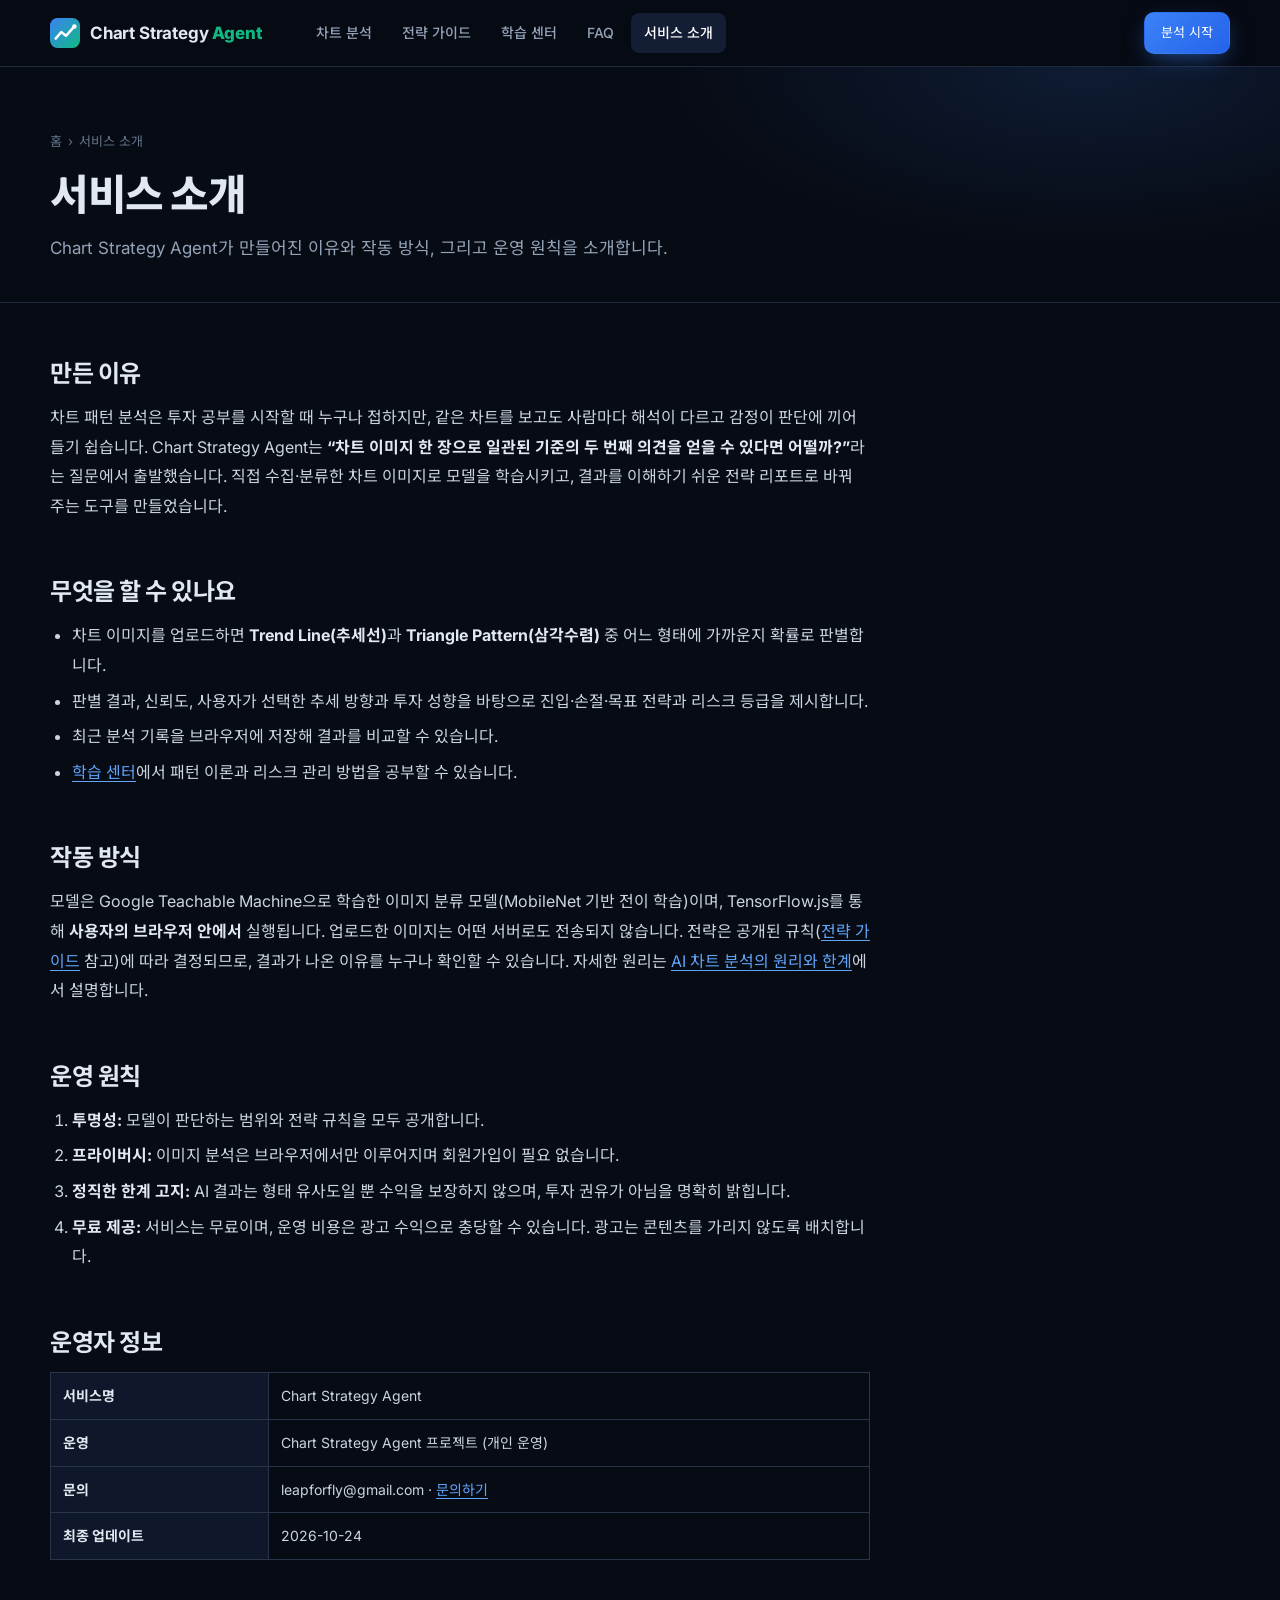
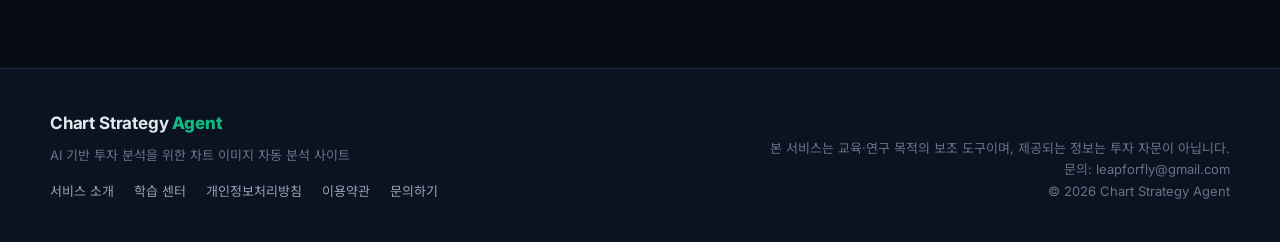
==== about.html @ b4930562 "Improve site quality for AdSense review Add original learning content (5 in-depth guides), about, pr" ====
<!DOCTYPE html>
<html lang="ko">
<head>
  <meta charset="UTF-8" />
  <meta name="viewport" content="width=device-width, initial-scale=1.0" />
  <title>서비스 소개 | Chart Strategy Agent</title>
  <meta name="description" content="Chart Strategy Agent는 차트 이미지를 AI로 분석해 Trend Line과 Triangle Pattern을 판별하고 대응 전략을 제시하는 무료 웹 서비스입니다." />
  <link rel="canonical" href="https://wooramseo1.github.io/chart_image_classification/about.html" />
  <meta property="og:type" content="article" />
  <meta property="og:site_name" content="Chart Strategy Agent" />
  <meta property="og:title" content="서비스 소개 | Chart Strategy Agent" />
  <meta property="og:description" content="Chart Strategy Agent는 차트 이미지를 AI로 분석해 Trend Line과 Triangle Pattern을 판별하고 대응 전략을 제시하는 무료 웹 서비스입니다." />
  <meta property="og:url" content="https://wooramseo1.github.io/chart_image_classification/about.html" />
  <meta property="og:locale" content="ko_KR" />
  <link rel="icon" href="favicon.svg" type="image/svg+xml" />
  <meta name="google-adsense-account" content="ca-pub-8016145801255618" />
  <script async src="https://pagead2.googlesyndication.com/pagead/js/adsbygoogle.js?client=ca-pub-8016145801255618" crossorigin="anonymous"></script>
  <link rel="preconnect" href="https://fonts.googleapis.com" />
  <link rel="preconnect" href="https://fonts.gstatic.com" crossorigin />
  <link href="https://fonts.googleapis.com/css2?family=Inter:wght@400;500;600;700;800&family=Noto+Sans+KR:wght@400;500;700;900&family=JetBrains+Mono:wght@500&display=swap" rel="stylesheet" />
  <link rel="stylesheet" href="style.css" />
</head>
<body>
  <header class="nav">
    <div class="container nav-inner">
      <a href="index.html" class="brand">
        <svg class="brand-mark" viewBox="0 0 32 32" aria-hidden="true">
          <rect width="32" height="32" rx="8" fill="url(#bg)" />
          <path d="M6 22 L12 15 L17 19 L26 9" stroke="#fff" stroke-width="2.6" fill="none" stroke-linecap="round" stroke-linejoin="round" />
          <circle cx="26" cy="9" r="2.4" fill="#fff" />
          <defs><linearGradient id="bg" x1="0" y1="0" x2="1" y2="1"><stop offset="0" stop-color="#3b82f6" /><stop offset="1" stop-color="#10b981" /></linearGradient></defs>
        </svg>
        <span>Chart Strategy <b>Agent</b></span>
      </a>
      <nav class="menu" id="menu">
        <a href="index.html#analyze">차트 분석</a>
        <a href="index.html#strategy">전략 가이드</a>
        <a href="learn.html">학습 센터</a>
        <a href="index.html#faq">FAQ</a>
        <a href="about.html" class="active" aria-current="page">서비스 소개</a>
      </nav>
      <div class="nav-right">
        <a href="index.html#analyze" class="btn btn-primary btn-sm">분석 시작</a>
        <button class="menu-toggle" id="menuToggle" aria-label="메뉴 열기">☰</button>
      </div>
    </div>
  </header>
  <main>
    <section class="page-hero">
      <div class="container">
        <nav class="breadcrumb" aria-label="현재 위치"><a href="index.html">홈</a><span>서비스 소개</span></nav>
        <h1>서비스 소개</h1>
        <p class="lead">Chart Strategy Agent가 만들어진 이유와 작동 방식, 그리고 운영 원칙을 소개합니다.</p>
      </div>
    </section>
    <section class="legal">
      <div class="container">
        <div class="prose">

<h2>만든 이유</h2>
<p>차트 패턴 분석은 투자 공부를 시작할 때 누구나 접하지만, 같은 차트를 보고도 사람마다 해석이 다르고 감정이 판단에 끼어들기 쉽습니다. Chart Strategy Agent는 <strong>“차트 이미지 한 장으로 일관된 기준의 두 번째 의견을 얻을 수 있다면 어떨까?”</strong>라는 질문에서 출발했습니다. 직접 수집·분류한 차트 이미지로 모델을 학습시키고, 결과를 이해하기 쉬운 전략 리포트로 바꿔 주는 도구를 만들었습니다.</p>

<h2>무엇을 할 수 있나요</h2>
<ul>
  <li>차트 이미지를 업로드하면 <strong>Trend Line(추세선)</strong>과 <strong>Triangle Pattern(삼각수렴)</strong> 중 어느 형태에 가까운지 확률로 판별합니다.</li>
  <li>판별 결과, 신뢰도, 사용자가 선택한 추세 방향과 투자 성향을 바탕으로 진입·손절·목표 전략과 리스크 등급을 제시합니다.</li>
  <li>최근 분석 기록을 브라우저에 저장해 결과를 비교할 수 있습니다.</li>
  <li><a href="learn.html">학습 센터</a>에서 패턴 이론과 리스크 관리 방법을 공부할 수 있습니다.</li>
</ul>

<h2>작동 방식</h2>
<p>모델은 Google Teachable Machine으로 학습한 이미지 분류 모델(MobileNet 기반 전이 학습)이며, TensorFlow.js를 통해 <strong>사용자의 브라우저 안에서</strong> 실행됩니다. 업로드한 이미지는 어떤 서버로도 전송되지 않습니다. 전략은 공개된 규칙(<a href="index.html#strategy">전략 가이드</a> 참고)에 따라 결정되므로, 결과가 나온 이유를 누구나 확인할 수 있습니다. 자세한 원리는 <a href="learn-ai-limits.html">AI 차트 분석의 원리와 한계</a>에서 설명합니다.</p>

<h2>운영 원칙</h2>
<ol>
  <li><strong>투명성:</strong> 모델이 판단하는 범위와 전략 규칙을 모두 공개합니다.</li>
  <li><strong>프라이버시:</strong> 이미지 분석은 브라우저에서만 이루어지며 회원가입이 필요 없습니다.</li>
  <li><strong>정직한 한계 고지:</strong> AI 결과는 형태 유사도일 뿐 수익을 보장하지 않으며, 투자 권유가 아님을 명확히 밝힙니다.</li>
  <li><strong>무료 제공:</strong> 서비스는 무료이며, 운영 비용은 광고 수익으로 충당할 수 있습니다. 광고는 콘텐츠를 가리지 않도록 배치합니다.</li>
</ol>

<h2>운영자 정보</h2>
<div class="table-scroll"><table>
  <tbody>
    <tr><th>서비스명</th><td>Chart Strategy Agent</td></tr>
    <tr><th>운영</th><td>Chart Strategy Agent 프로젝트 (개인 운영)</td></tr>
    <tr><th>문의</th><td>leapforfly@gmail.com · <a href="contact.html">문의하기</a></td></tr>
    <tr><th>최종 업데이트</th><td>2026-10-24</td></tr>
  </tbody>
</table></div>

        </div>
      </div>
    </section>
  </main>
  <footer class="footer">
    <div class="container footer-inner">
      <div>
        <a href="index.html" class="brand"><span>Chart Strategy <b>Agent</b></span></a>
        <p>AI 기반 투자 분석을 위한 차트 이미지 자동 분석 사이트</p>
        <nav class="footer-links" aria-label="사이트 정보">
          <a href="about.html">서비스 소개</a>
          <a href="learn.html">학습 센터</a>
          <a href="privacy.html">개인정보처리방침</a>
          <a href="terms.html">이용약관</a>
          <a href="contact.html">문의하기</a>
        </nav>
      </div>
      <p class="fine">본 서비스는 교육·연구 목적의 보조 도구이며, 제공되는 정보는 투자 자문이 아닙니다.<br />문의: leapforfly@gmail.com<br />© 2026 Chart Strategy Agent</p>
    </div>
  </footer>
  <script>
    document.getElementById("menuToggle").addEventListener("click", function () {
      document.getElementById("menu").classList.toggle("open");
    });
  </script>
</body>
</html>
---- style.css ----
:root {
  --bg: #070b14;
  --bg-2: #0b1220;
  --panel: #0f172a;
  --panel-2: #131d33;
  --line: #1e293b;
  --line-2: #273449;
  --text: #e2e8f0;
  --muted: #94a3b8;
  --dim: #64748b;
  --blue: #3b82f6;
  --green: #10b981;
  --red: #ef4444;
  --amber: #f59e0b;
  --violet: #8b5cf6;
  --radius: 16px;
  --shadow: 0 20px 50px -20px rgba(0, 0, 0, .6);
}

* { box-sizing: border-box; }
html { scroll-behavior: smooth; scroll-padding-top: 76px; }
body {
  margin: 0;
  background: var(--bg);
  color: var(--text);
  font: 15px/1.65 "Inter", "Noto Sans KR", system-ui, sans-serif;
  -webkit-font-smoothing: antialiased;
}
a { color: inherit; text-decoration: none; }
img { max-width: 100%; }
[hidden] { display: none !important; }
.container { width: min(1180px, 100% - 40px); margin-inline: auto; }

/* ---------- buttons ---------- */
.btn {
  display: inline-flex; align-items: center; justify-content: center; gap: 8px;
  padding: 12px 22px; border-radius: 10px; border: 1px solid transparent;
  font: 600 15px/1 inherit; cursor: pointer; transition: .2s;
}
.btn-sm { padding: 9px 16px; font-size: 13px; }
.btn-block { width: 100%; margin-top: 20px; padding: 15px; }
.btn-primary { background: linear-gradient(135deg, var(--blue), #2563eb); color: #fff; box-shadow: 0 8px 24px -8px rgba(59, 130, 246, .7); }
.btn-primary:hover:not(:disabled) { transform: translateY(-1px); box-shadow: 0 12px 28px -8px rgba(59, 130, 246, .9); }
.btn-primary:disabled { opacity: .45; cursor: not-allowed; box-shadow: none; }
.btn-ghost { background: transparent; border-color: var(--line-2); color: var(--text); }
.btn-ghost:hover { border-color: var(--blue); color: #fff; }
.link-btn { background: none; border: 0; color: var(--blue); font: 600 13px inherit; cursor: pointer; }
.link-btn:hover { text-decoration: underline; }

/* ---------- nav ---------- */
.nav {
  position: sticky; top: 0; z-index: 50;
  background: rgba(7, 11, 20, .78); backdrop-filter: blur(14px);
  border-bottom: 1px solid var(--line);
}
.nav-inner { display: flex; align-items: center; gap: 28px; height: 66px; }
.brand { display: flex; align-items: center; gap: 10px; font-weight: 700; font-size: 17px; letter-spacing: -.01em; }
.brand b { color: var(--green); font-weight: 800; }
.brand-mark { width: 30px; height: 30px; }
.menu { display: flex; gap: 4px; margin-left: 12px; }
.menu a { padding: 8px 13px; border-radius: 8px; color: var(--muted); font-size: 14px; font-weight: 500; transition: .15s; }
.menu a:hover, .menu a.active { color: #fff; background: var(--panel-2); }
.nav-right { margin-left: auto; display: flex; align-items: center; gap: 14px; }
.model-status { display: flex; align-items: center; gap: 7px; font-size: 12px; color: var(--muted); font-family: "JetBrains Mono", monospace; }
.model-status em { font-style: normal; }
.model-status i { width: 8px; height: 8px; border-radius: 50%; background: var(--amber); box-shadow: 0 0 0 3px rgba(245, 158, 11, .2); animation: pulse 1.4s infinite; }
.model-status.ready i { background: var(--green); box-shadow: 0 0 0 3px rgba(16, 185, 129, .2); animation: none; }
.model-status.error i { background: var(--red); box-shadow: 0 0 0 3px rgba(239, 68, 68, .2); animation: none; }
.menu-toggle { display: none; background: none; border: 1px solid var(--line-2); color: var(--text); border-radius: 8px; width: 38px; height: 38px; font-size: 18px; cursor: pointer; }
@keyframes pulse { 50% { opacity: .35; } }

/* ---------- hero ---------- */
.hero {
  position: relative; overflow: hidden; padding: 96px 0 104px;
  background:
    radial-gradient(800px 400px at 85% 10%, rgba(59, 130, 246, .18), transparent 60%),
    radial-gradient(600px 400px at 10% 90%, rgba(16, 185, 129, .12), transparent 60%);
}
.hero::before {
  content: ""; position: absolute; inset: 0; pointer-events: none;
  background-image: linear-gradient(var(--line) 1px, transparent 1px), linear-gradient(90deg, var(--line) 1px, transparent 1px);
  background-size: 48px 48px; opacity: .25;
  mask-image: radial-gradient(ellipse at center, #000 30%, transparent 75%);
}
.hero-grid { position: relative; display: grid; grid-template-columns: 1.05fr 1fr; gap: 56px; align-items: center; }
.eyebrow { display: inline-block; font: 600 12px "JetBrains Mono", monospace; letter-spacing: .12em; text-transform: uppercase; color: var(--green); margin-bottom: 14px; }
h1 { font-size: clamp(34px, 4.6vw, 54px); line-height: 1.18; letter-spacing: -.03em; margin: 0 0 22px; font-weight: 800; }
.grad { background: linear-gradient(90deg, var(--blue), var(--green)); -webkit-background-clip: text; background-clip: text; color: transparent; }
.lead { color: var(--muted); font-size: 17px; max-width: 540px; margin: 0 0 32px; }
.lead b { color: var(--text); font-weight: 600; }
.hero-cta { display: flex; gap: 12px; flex-wrap: wrap; }
.hero-stats { list-style: none; padding: 0; margin: 44px 0 0; display: flex; gap: 40px; flex-wrap: wrap; }
.hero-stats strong { display: block; font-size: 26px; font-weight: 800; letter-spacing: -.02em; }
.hero-stats span { font-size: 13px; color: var(--dim); }

.mock-card { background: linear-gradient(180deg, var(--panel), var(--bg-2)); border: 1px solid var(--line-2); border-radius: 20px; box-shadow: var(--shadow), 0 0 0 1px rgba(59, 130, 246, .08); padding: 18px; transform: perspective(1200px) rotateY(-6deg) rotateX(3deg); }
.mock-head { display: flex; align-items: center; gap: 6px; margin-bottom: 12px; }
.dot { width: 10px; height: 10px; border-radius: 50%; }
.dot.r { background: #f87171; } .dot.y { background: #fbbf24; } .dot.g { background: #34d399; }
.mock-title { margin-left: 10px; font: 500 12px "JetBrains Mono", monospace; color: var(--muted); }
.mock-chart { width: 100%; display: block; background: #0a1020; border-radius: 12px; }
.mock-chart .grid line { stroke: var(--line); stroke-dasharray: 3 5; }
.mock-chart .tri-line { stroke: var(--amber); stroke-width: 2; stroke-dasharray: 6 5; }
.mock-chart .breakout { stroke: var(--green); stroke-width: 2.5; fill: none; marker-end: none; stroke-linecap: round; }
.mock-result { display: flex; justify-content: space-between; margin-top: 14px; padding: 14px 16px; background: var(--panel-2); border-radius: 12px; }
.mock-result small, .verdict-txt small { display: block; font-size: 11px; color: var(--dim); text-transform: uppercase; letter-spacing: .08em; }
.mock-result b { font-size: 17px; }
.mock-conf { text-align: right; } .mock-conf b { color: var(--green); }
.mock-strategy { margin-top: 10px; font-size: 13px; color: var(--muted); padding: 10px 14px; border: 1px dashed var(--line-2); border-radius: 10px; }

/* ---------- sections ---------- */
.section { padding: 96px 0; }
.section-alt { background: var(--bg-2); border-block: 1px solid var(--line); }
.section-head { text-align: center; max-width: 640px; margin: 0 auto 52px; }
.section-head.row { display: flex; justify-content: space-between; align-items: flex-end; text-align: left; max-width: none; margin-bottom: 28px; }
h2 { font-size: clamp(26px, 3vw, 36px); letter-spacing: -.02em; margin: 0 0 12px; line-height: 1.25; }
.section-head p { color: var(--muted); margin: 0; }
.section-head.row h2 { margin: 0; }

.feature-grid { display: grid; grid-template-columns: repeat(3, 1fr); gap: 18px; }
.feature { background: var(--panel); border: 1px solid var(--line); border-radius: var(--radius); padding: 28px; transition: .2s; }
.feature:hover { border-color: var(--line-2); transform: translateY(-3px); box-shadow: var(--shadow); }
.f-icon { width: 46px; height: 46px; display: grid; place-items: center; font-size: 22px; background: var(--panel-2); border: 1px solid var(--line-2); border-radius: 12px; margin-bottom: 18px; }
.feature h3 { margin: 0 0 8px; font-size: 17px; }
.feature p { margin: 0; color: var(--muted); font-size: 14px; }

/* ---------- workspace ---------- */
.workspace { display: grid; grid-template-columns: 1fr 1.15fr; gap: 22px; align-items: start; }
.panel { background: var(--panel); border: 1px solid var(--line); border-radius: 20px; padding: 26px; box-shadow: var(--shadow); }
.panel-head { display: flex; align-items: center; justify-content: space-between; margin-bottom: 16px; }
.panel-head.mt { margin-top: 26px; }
.panel-head h3 { margin: 0; font-size: 16px; display: flex; align-items: center; gap: 10px; }
.panel-head h3 small { color: var(--dim); font-weight: 400; }
.step { width: 24px; height: 24px; display: grid; place-items: center; border-radius: 7px; background: rgba(59, 130, 246, .15); color: var(--blue); font: 700 12px "JetBrains Mono", monospace; }

.dropzone { position: relative; display: grid; place-items: center; min-height: 260px; border: 2px dashed var(--line-2); border-radius: 14px; background: var(--bg-2); cursor: pointer; overflow: hidden; transition: .2s; }
.dropzone:hover, .dropzone.drag { border-color: var(--blue); background: rgba(59, 130, 246, .06); }
.dropzone.has-img { border-style: solid; cursor: default; }
.dz-empty { text-align: center; padding: 30px; }
.dz-empty p { margin: 14px 0 4px; }
.dz-empty small { color: var(--dim); }
.dz-icon { width: 56px; height: 56px; margin: 0 auto; display: grid; place-items: center; border-radius: 50%; background: rgba(59, 130, 246, .15); color: var(--blue); font-size: 24px; }
#preview { display: block; max-height: 360px; width: 100%; object-fit: contain; }
.scan { position: absolute; inset: 0; background: linear-gradient(180deg, transparent 0%, rgba(16, 185, 129, .25) 48%, rgba(16, 185, 129, .7) 50%, transparent 52%); background-size: 100% 200%; animation: scan 1.2s linear infinite; }
@keyframes scan { from { background-position: 0 100%; } to { background-position: 0 -100%; } }

.options { display: grid; gap: 16px; }
.opt { display: grid; gap: 8px; }
.opt-label { font-size: 13px; color: var(--muted); display: flex; justify-content: space-between; }
.opt-label b { color: var(--text); font-family: "JetBrains Mono", monospace; }
.seg { display: grid; grid-template-columns: repeat(3, 1fr); background: var(--bg-2); border: 1px solid var(--line); border-radius: 10px; padding: 4px; gap: 4px; }
.seg button { background: none; border: 0; color: var(--muted); padding: 9px 6px; border-radius: 7px; font: 500 13px inherit; cursor: pointer; transition: .15s; }
.seg button:hover { color: var(--text); }
.seg button.on { background: var(--panel-2); color: #fff; box-shadow: inset 0 0 0 1px var(--line-2); }
input[type=range] { width: 100%; accent-color: var(--blue); }
.hint { margin: 12px 0 0; text-align: center; font-size: 13px; color: var(--dim); }
.hint.err { color: var(--red); }

.spinner { width: 16px; height: 16px; border: 2px solid rgba(255, 255, 255, .35); border-top-color: #fff; border-radius: 50%; animation: spin .7s linear infinite; }
@keyframes spin { to { transform: rotate(360deg); } }

.result-panel { min-height: 100%; }
.result-empty { display: grid; place-items: center; text-align: center; min-height: 460px; color: var(--dim); }
.result-empty svg { width: 120px; color: var(--line-2); margin-bottom: 10px; }
.result-empty p { margin: 0; }
.result { animation: fade .4s ease; }
@keyframes fade { from { opacity: 0; transform: translateY(8px); } }

.verdict { display: flex; align-items: center; gap: 22px; padding: 18px; background: var(--bg-2); border: 1px solid var(--line); border-radius: 14px; }
.gauge { position: relative; width: 112px; height: 112px; flex: none; }
.gauge svg { transform: rotate(-90deg); }
.g-bg, .g-fg { fill: none; stroke-width: 10; }
.g-bg { stroke: var(--line); }
.g-fg { stroke: var(--green); stroke-linecap: round; stroke-dasharray: 314.16; stroke-dashoffset: 314.16; transition: stroke-dashoffset 1s cubic-bezier(.2, .8, .2, 1), stroke .3s; }
.g-txt { position: absolute; inset: 0; display: grid; place-content: center; text-align: center; }
.g-txt b { font-size: 22px; font-weight: 800; letter-spacing: -.02em; }
.g-txt small { font-size: 11px; color: var(--dim); }
.verdict-txt h4 { margin: 4px 0 10px; font-size: 24px; letter-spacing: -.02em; }
.tags { display: flex; gap: 6px; flex-wrap: wrap; }
.tag { font-size: 12px; padding: 3px 10px; border-radius: 999px; background: var(--panel-2); border: 1px solid var(--line-2); color: var(--muted); }

.probs { display: grid; gap: 12px; margin: 20px 0; }
.prob-row { display: grid; grid-template-columns: 150px 1fr 60px; align-items: center; gap: 12px; font-size: 14px; }
.prob-row .bar { height: 10px; background: var(--line); border-radius: 99px; overflow: hidden; }
.prob-row .bar i { display: block; height: 100%; width: 0; border-radius: 99px; transition: width .9s cubic-bezier(.2, .8, .2, 1); }
.prob-row b { text-align: right; font-family: "JetBrains Mono", monospace; font-size: 13px; }

.strategy-card { border: 1px solid var(--line-2); border-radius: 14px; padding: 20px; background: linear-gradient(180deg, var(--panel-2), var(--panel)); }
.sc-head { display: flex; align-items: center; gap: 12px; margin-bottom: 8px; }
.sc-head h5 { margin: 0; font-size: 18px; }
.sc-badge { font: 700 12px "JetBrains Mono", monospace; padding: 5px 10px; border-radius: 6px; letter-spacing: .04em; }
.strategy-card > p { color: var(--muted); margin: 0 0 16px; font-size: 14px; }
.plan { display: grid; grid-template-columns: repeat(3, 1fr); gap: 10px; }
.plan > div { background: var(--bg-2); border: 1px solid var(--line); border-radius: 10px; padding: 12px; }
.plan small { font-size: 11px; color: var(--dim); text-transform: uppercase; letter-spacing: .08em; }
.plan p { margin: 4px 0 0; font-size: 13px; line-height: 1.5; }
.checklist { list-style: none; padding: 0; margin: 16px 0; display: grid; gap: 8px; }
.checklist li { position: relative; padding-left: 26px; font-size: 13.5px; color: var(--muted); }
.checklist li::before { content: "✓"; position: absolute; left: 0; top: 1px; width: 18px; height: 18px; display: grid; place-items: center; font-size: 11px; border-radius: 5px; background: rgba(16, 185, 129, .15); color: var(--green); }
.risk-row { display: flex; align-items: center; gap: 12px; font-size: 13px; color: var(--muted); padding-top: 14px; border-top: 1px solid var(--line); }
.risk-bar { flex: 1; height: 8px; border-radius: 99px; background: var(--line); overflow: hidden; }
.risk-bar i { display: block; height: 100%; width: 0; background: linear-gradient(90deg, var(--green), var(--amber), var(--red)); background-size: 300px 100%; transition: width .8s; }
.risk-row b { color: var(--text); min-width: 40px; text-align: right; }
.disclaimer { font-size: 12px; color: var(--dim); margin: 14px 0 0; }

.buy { background: rgba(16, 185, 129, .15); color: #34d399; }
.sell { background: rgba(239, 68, 68, .15); color: #f87171; }
.wait { background: rgba(245, 158, 11, .15); color: #fbbf24; }
.hold { background: rgba(148, 163, 184, .15); color: #cbd5e1; }

/* ---------- strategy guide ---------- */
.guide-grid { display: grid; grid-template-columns: 1fr 1fr; gap: 22px; }
.guide { background: var(--panel); border: 1px solid var(--line); border-radius: 20px; overflow: hidden; }
.guide-svg { display: block; width: 100%; background: var(--bg-2); border-bottom: 1px solid var(--line); padding: 16px; }
.guide-svg .price { fill: none; stroke: var(--blue); stroke-width: 2.5; stroke-linejoin: round; }
.guide-svg .support { stroke: var(--amber); stroke-width: 2; stroke-dasharray: 6 5; }
.guide-body { padding: 24px 26px 26px; }
.guide-body h3 { margin: 10px 0 8px; font-size: 20px; }
.guide-body p { color: var(--muted); margin: 0 0 14px; font-size: 14px; }
.guide-body ul { margin: 0; padding-left: 18px; font-size: 14px; color: var(--muted); display: grid; gap: 6px; }
.guide-body ul b { color: var(--text); }
.pill { font: 600 11px "JetBrains Mono", monospace; padding: 4px 10px; border-radius: 99px; }
.pill.blue { background: rgba(59, 130, 246, .15); color: #60a5fa; }
.pill.green { background: rgba(16, 185, 129, .15); color: #34d399; }

.rule-table-wrap { margin-top: 28px; overflow-x: auto; border: 1px solid var(--line); border-radius: 14px; }
.rule-table { width: 100%; border-collapse: collapse; font-size: 14px; min-width: 520px; }
.rule-table th, .rule-table td { padding: 14px 18px; text-align: left; border-bottom: 1px solid var(--line); }
.rule-table th { background: var(--panel); color: var(--dim); font-size: 12px; text-transform: uppercase; letter-spacing: .08em; font-weight: 600; }
.rule-table tr:last-child td { border-bottom: 0; }
.rule-table td { color: var(--muted); }
.act { font-size: 12px; font-weight: 600; padding: 4px 10px; border-radius: 6px; white-space: nowrap; }

/* ---------- pipeline ---------- */
.pipeline { list-style: none; padding: 0; margin: 0; display: grid; grid-template-columns: repeat(4, 1fr); gap: 18px; counter-reset: s; }
.pipeline li { position: relative; background: var(--panel); border: 1px solid var(--line); border-radius: var(--radius); padding: 26px 22px; }
.pipeline li:not(:last-child)::after { content: "→"; position: absolute; right: -15px; top: 50%; transform: translateY(-50%); color: var(--dim); font-size: 18px; z-index: 1; }
.pipeline span { font: 700 13px "JetBrains Mono", monospace; color: var(--blue); }
.pipeline h4 { margin: 10px 0 6px; font-size: 17px; }
.pipeline p { margin: 0; color: var(--muted); font-size: 14px; }
.tech { display: flex; flex-wrap: wrap; justify-content: center; gap: 10px; margin-top: 36px; }
.tech span { font: 500 12px "JetBrains Mono", monospace; color: var(--muted); padding: 8px 14px; border: 1px solid var(--line-2); border-radius: 99px; }

/* ---------- history ---------- */
.history-grid { display: grid; grid-template-columns: repeat(auto-fill, minmax(220px, 1fr)); gap: 16px; }
.h-card { background: var(--panel); border: 1px solid var(--line); border-radius: 14px; overflow: hidden; }
.h-card img { display: block; width: 100%; height: 130px; object-fit: cover; background: var(--bg-2); }
.h-body { padding: 12px 14px; }
.h-body b { display: block; font-size: 14px; }
.h-body .h-meta { display: flex; justify-content: space-between; align-items: center; margin-top: 6px; font-size: 12px; color: var(--dim); }
.history-empty { color: var(--dim); text-align: center; padding: 40px; border: 1px dashed var(--line-2); border-radius: 14px; margin: 0; }

/* ---------- footer / toast ---------- */
.footer { border-top: 1px solid var(--line); padding: 40px 0; background: var(--bg-2); }
.footer-inner { display: flex; justify-content: space-between; gap: 30px; flex-wrap: wrap; align-items: flex-end; }
.footer p { color: var(--dim); font-size: 13px; margin: 8px 0 0; }
.footer .fine { text-align: right; }
.toast { position: fixed; left: 50%; bottom: 28px; transform: translate(-50%, 20px); background: var(--panel-2); border: 1px solid var(--line-2); padding: 12px 20px; border-radius: 10px; font-size: 14px; opacity: 0; pointer-events: none; transition: .25s; z-index: 100; box-shadow: var(--shadow); }
.toast.show { opacity: 1; transform: translate(-50%, 0); }

/* ---------- responsive ---------- */
@media (max-width: 1024px) {
  .menu { position: absolute; top: 66px; left: 0; right: 0; flex-direction: column; padding: 12px 20px 20px; background: var(--bg); border-bottom: 1px solid var(--line); display: none; margin: 0; }
  .menu.open { display: flex; }
  .menu-toggle { display: block; }
  .hero-grid, .workspace, .guide-grid { grid-template-columns: 1fr; }
  .feature-grid { grid-template-columns: 1fr 1fr; }
  .pipeline { grid-template-columns: 1fr 1fr; }
  .pipeline li::after { display: none; }
  .mock-card { transform: none; }
}
@media (max-width: 640px) {
  .container { width: calc(100% - 32px); }
  .hero { padding: 64px 0; }
  .feature-grid, .pipeline, .plan { grid-template-columns: 1fr; }
  .model-status em, .nav-right .btn { display: none; }
  .prob-row { grid-template-columns: 110px 1fr 52px; }
  .verdict { flex-direction: column; text-align: center; }
  .tags { justify-content: center; }
  .section { padding: 68px 0; }
  .footer .fine { text-align: left; }
}

/* =========================================================
   Content pages (학습 센터 · 소개 · 정책)
   ========================================================= */
.page-hero { padding: 64px 0 40px; border-bottom: 1px solid var(--line); background: radial-gradient(700px 300px at 85% 0%, rgba(59, 130, 246, .14), transparent 60%); }
.page-hero h1 { font-size: clamp(28px, 3.6vw, 42px); margin-bottom: 14px; }
.page-hero .lead { margin: 0; max-width: 720px; }
.breadcrumb { display: flex; flex-wrap: wrap; gap: 6px; font-size: 13px; color: var(--dim); margin-bottom: 18px; }
.breadcrumb a:hover { color: var(--text); }
.breadcrumb span::before { content: "›"; margin-right: 6px; }
.meta-line { display: flex; flex-wrap: wrap; gap: 16px; margin-top: 18px; font-size: 13px; color: var(--dim); }

.article-wrap { display: grid; grid-template-columns: minmax(0, 1fr) 260px; gap: 48px; padding: 48px 0 88px; align-items: start; }
.toc { position: sticky; top: 90px; background: var(--panel); border: 1px solid var(--line); border-radius: 14px; padding: 20px; font-size: 14px; }
.toc b { display: block; font-size: 12px; color: var(--dim); text-transform: uppercase; letter-spacing: .08em; margin-bottom: 10px; }
.toc ol { margin: 0; padding-left: 18px; display: grid; gap: 6px; color: var(--muted); }
.toc a:hover { color: var(--text); }

.prose { font-size: 16px; line-height: 1.85; color: #cbd5e1; max-width: 760px; }
.prose h2 { font-size: 24px; color: var(--text); margin: 48px 0 14px; padding-top: 8px; }
.prose h2:first-child { margin-top: 0; }
.prose h3 { font-size: 18px; color: var(--text); margin: 30px 0 10px; }
.prose p { margin: 0 0 16px; }
.prose ul, .prose ol { margin: 0 0 18px; padding-left: 22px; display: grid; gap: 6px; }
.prose strong { color: var(--text); }
.prose a { color: #60a5fa; text-decoration: underline; text-underline-offset: 3px; }
.prose table { width: 100%; border-collapse: collapse; font-size: 14px; }
.prose th, .prose td { border: 1px solid var(--line-2); padding: 10px 12px; text-align: left; vertical-align: top; }
.prose th { background: var(--panel); color: var(--text); }
.table-scroll { overflow-x: auto; margin: 0 0 20px; }
.prose figure { margin: 26px 0; background: var(--panel); border: 1px solid var(--line); border-radius: 14px; padding: 18px; }
.prose figure svg { display: block; width: 100%; height: auto; }
.prose figcaption { font-size: 13px; color: var(--dim); margin-top: 10px; text-align: center; }
.fig .price { fill: none; stroke: var(--blue); stroke-width: 2.5; stroke-linejoin: round; }
.fig .line { stroke: var(--amber); stroke-width: 2; stroke-dasharray: 6 5; }
.fig .good { stroke: var(--green); stroke-width: 2.5; fill: none; }
.fig .bad { stroke: var(--red); stroke-width: 2.5; fill: none; }
.fig text { fill: var(--muted); font: 12px "Noto Sans KR", sans-serif; }
.callout { margin: 24px 0; padding: 18px 20px; border-radius: 12px; border: 1px solid var(--line-2); background: var(--panel); font-size: 15px; }
.callout.key { border-left: 4px solid var(--green); }
.callout.warn { border-left: 4px solid var(--amber); }
.callout b:first-child { display: block; color: var(--text); margin-bottom: 6px; }
.callout ul { margin: 6px 0 0; }
.cta-box { margin-top: 44px; padding: 26px; border-radius: 16px; background: linear-gradient(135deg, rgba(59, 130, 246, .16), rgba(16, 185, 129, .1)); border: 1px solid var(--line-2); display: flex; gap: 20px; justify-content: space-between; align-items: center; flex-wrap: wrap; }
.cta-box p { margin: 0; color: var(--text); font-weight: 600; }
.related { margin-top: 40px; }
.related h2 { font-size: 18px; }

.learn-grid { display: grid; grid-template-columns: repeat(auto-fill, minmax(300px, 1fr)); gap: 18px; }
.learn-card { display: flex; flex-direction: column; background: var(--panel); border: 1px solid var(--line); border-radius: var(--radius); padding: 24px; transition: .2s; }
.learn-card:hover { border-color: var(--blue); transform: translateY(-3px); box-shadow: var(--shadow); }
.learn-card .pill { align-self: flex-start; }
.learn-card h3 { margin: 12px 0 8px; font-size: 18px; line-height: 1.4; }
.learn-card p { margin: 0 0 16px; color: var(--muted); font-size: 14px; flex: 1; }
.learn-card small { color: var(--dim); font-size: 12px; }
.pill.amber { background: rgba(245, 158, 11, .15); color: #fbbf24; }
.pill.violet { background: rgba(139, 92, 246, .15); color: #a78bfa; }
.section-more { text-align: center; margin-top: 28px; }

.faq { max-width: 820px; margin: 0 auto; display: grid; gap: 12px; }
.faq details { background: var(--panel); border: 1px solid var(--line); border-radius: 12px; padding: 0 20px; }
.faq summary { cursor: pointer; list-style: none; padding: 18px 0; font-weight: 600; display: flex; justify-content: space-between; gap: 16px; }
.faq summary::-webkit-details-marker { display: none; }
.faq summary::after { content: "+"; color: var(--dim); font-size: 20px; line-height: 1; }
.faq details[open] summary::after { content: "−"; }
.faq details p { margin: 0 0 18px; color: var(--muted); font-size: 14.5px; }

.legal { padding: 48px 0 88px; }
.legal .prose { max-width: 820px; }
.footer-links { display: flex; flex-wrap: wrap; gap: 8px 20px; margin-top: 14px; font-size: 13px; }
.footer-links a { color: var(--muted); }
.footer-links a:hover { color: var(--text); }
.err-page { min-height: 60vh; display: grid; place-items: center; text-align: center; padding: 80px 0; }
.err-page h1 { font-size: 72px; margin: 0; }

@media (max-width: 1024px) {
  .article-wrap { grid-template-columns: 1fr; }
  .toc { position: static; order: -1; }
}
.faq details p a { color: #60a5fa; text-decoration: underline; text-underline-offset: 3px; }
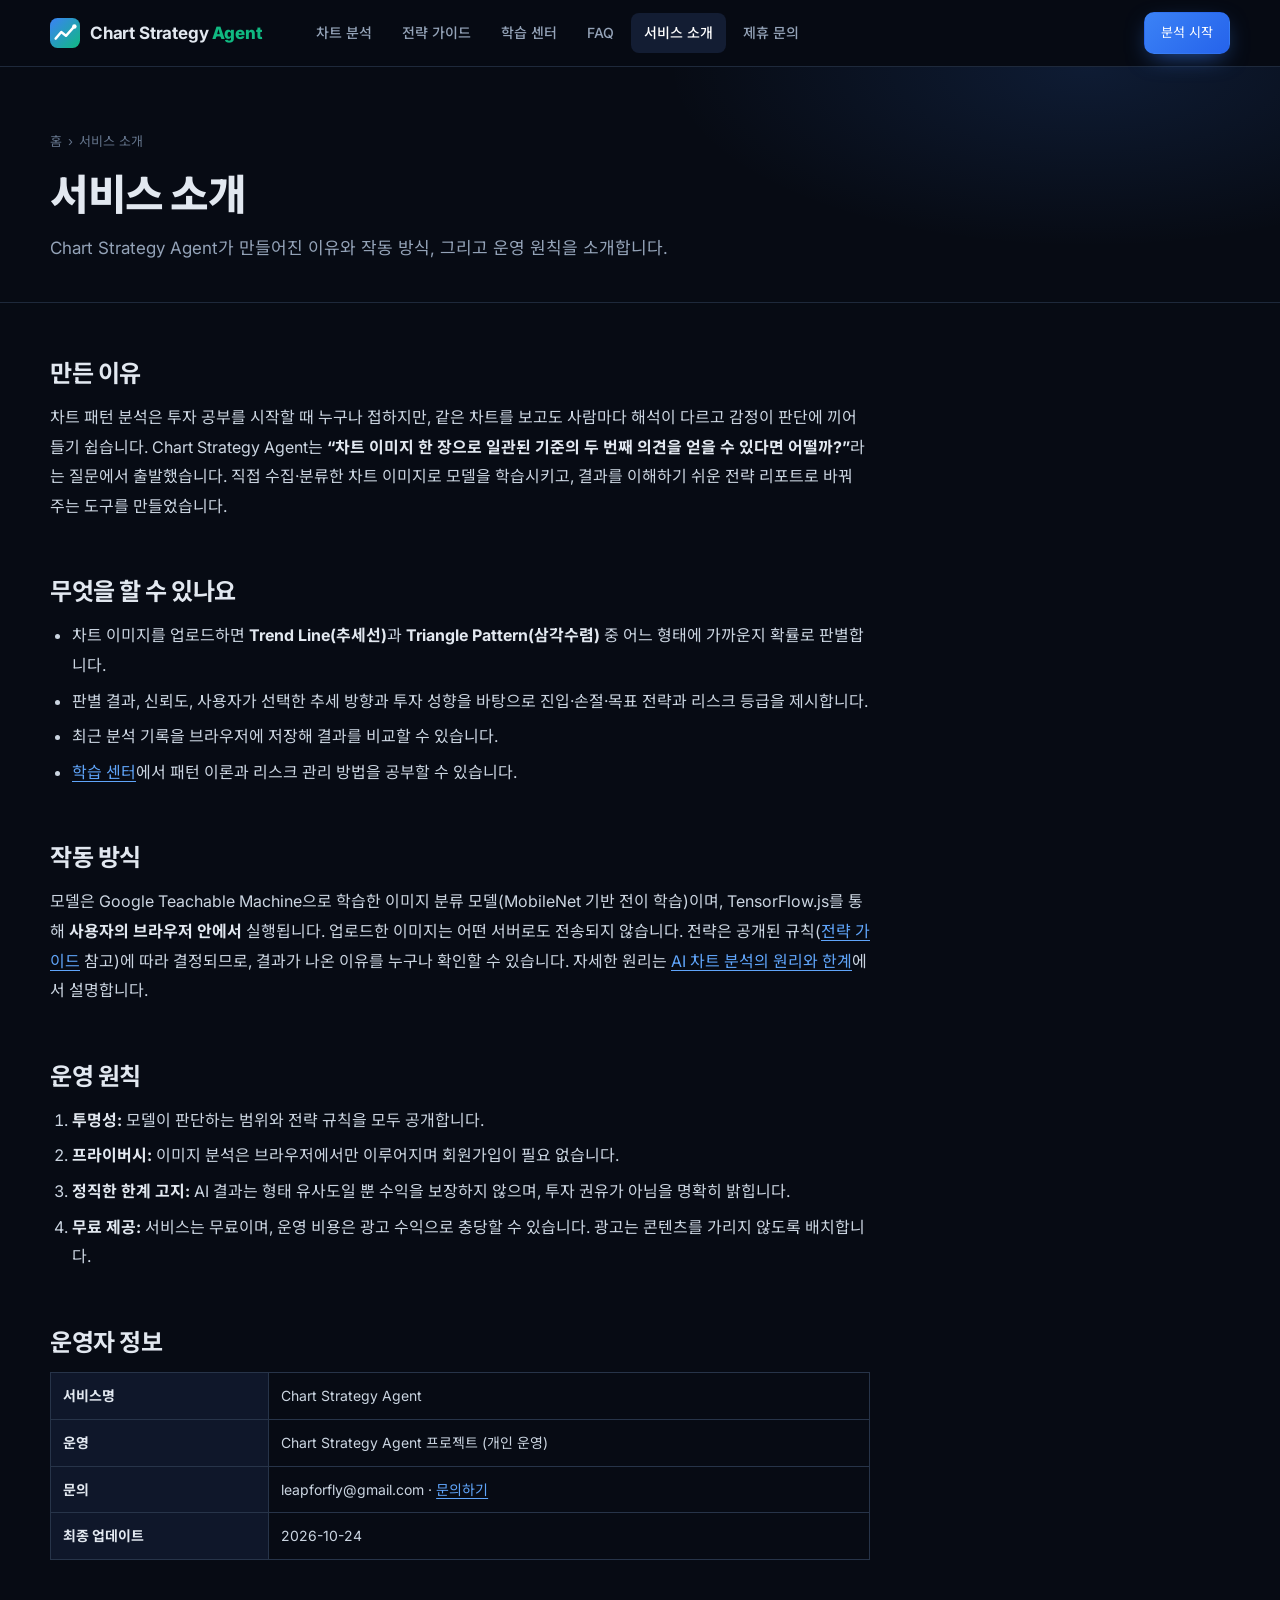
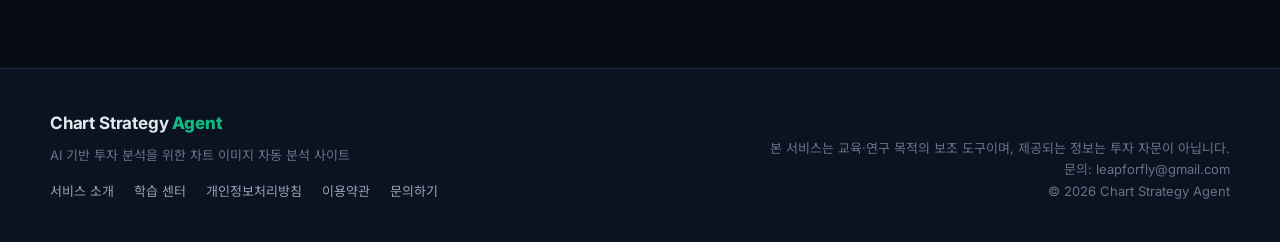
==== commit 46e7d01d: "Add partnership inquiry section with Formspree form Co-Authored-By: Claude Opus 5.5 <noreply@anthrop" ====
--- a/about.html
+++ b/about.html
@@ -38,6 +38,7 @@
         <a href="learn.html">학습 센터</a>
         <a href="index.html#faq">FAQ</a>
         <a href="about.html" class="active" aria-current="page">서비스 소개</a>
+        <a href="index.html#partnership">제휴 문의</a>
       </nav>
       <div class="nav-right">
         <a href="index.html#analyze" class="btn btn-primary btn-sm">분석 시작</a>
--- a/style.css
+++ b/style.css
@@ -360,3 +360,20 @@
   .toc { position: static; order: -1; }
 }
 .faq details p a { color: #60a5fa; text-decoration: underline; text-underline-offset: 3px; }
+
+/* ---------- partnership form ---------- */
+.partner-form { max-width: 720px; margin: 0 auto; display: grid; gap: 16px; background: var(--panel); border: 1px solid var(--line); border-radius: var(--radius); padding: 28px; }
+.pf-row { display: grid; grid-template-columns: 1fr 1fr; gap: 16px; }
+.partner-form label { display: grid; gap: 8px; font-size: 13px; font-weight: 600; color: var(--muted); }
+.partner-form input, .partner-form select, .partner-form textarea { width: 100%; background: var(--bg-2); border: 1px solid var(--line-2); border-radius: 10px; padding: 12px 14px; color: var(--text); font: 400 14px inherit; font-family: inherit; transition: border-color .15s; }
+.partner-form textarea { resize: vertical; min-height: 140px; }
+.partner-form input:focus, .partner-form select:focus, .partner-form textarea:focus { outline: none; border-color: var(--blue); }
+.partner-form .btn-block { margin-top: 4px; }
+.pf-hp { position: absolute; left: -9999px; width: 1px; height: 1px; opacity: 0; }
+.pf-status { margin: 0; min-height: 1.4em; text-align: center; font-size: 14px; color: var(--muted); }
+.pf-status.ok { color: var(--green); }
+.pf-status.err { color: var(--red); }
+@media (max-width: 640px) {
+  .pf-row { grid-template-columns: 1fr; }
+  .partner-form { padding: 20px; }
+}
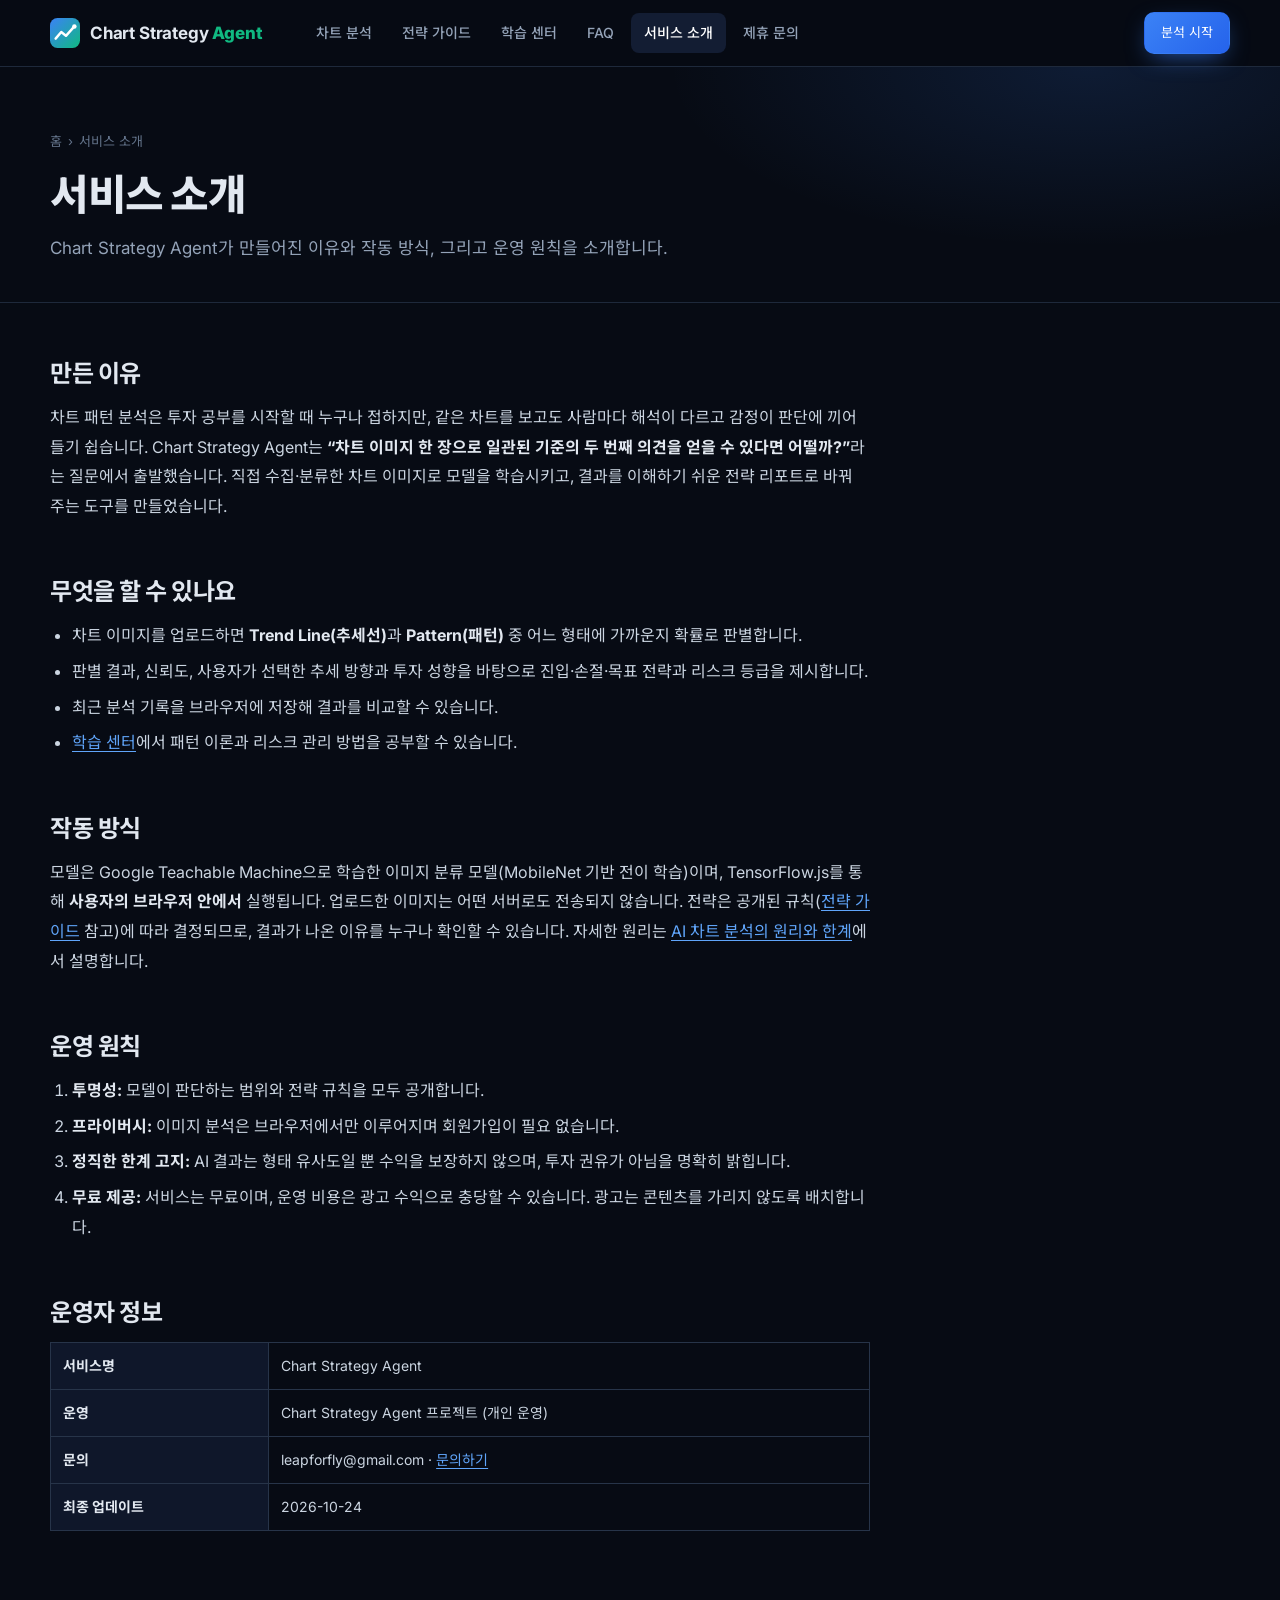
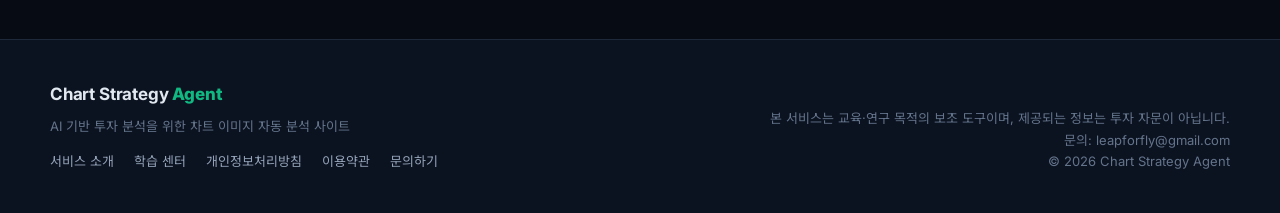
==== commit 88d0c777: "Rename Triangle Pattern label to broader Pattern across site Co-Authored-By: Claude Opus 5.5 <norepl" ====
--- a/about.html
+++ b/about.html
@@ -4,12 +4,12 @@
   <meta charset="UTF-8" />
   <meta name="viewport" content="width=device-width, initial-scale=1.0" />
   <title>서비스 소개 | Chart Strategy Agent</title>
-  <meta name="description" content="Chart Strategy Agent는 차트 이미지를 AI로 분석해 Trend Line과 Triangle Pattern을 판별하고 대응 전략을 제시하는 무료 웹 서비스입니다." />
+  <meta name="description" content="Chart Strategy Agent는 차트 이미지를 AI로 분석해 Trend Line과 Pattern을 판별하고 대응 전략을 제시하는 무료 웹 서비스입니다." />
   <link rel="canonical" href="https://wooramseo1.github.io/chart_image_classification/about.html" />
   <meta property="og:type" content="article" />
   <meta property="og:site_name" content="Chart Strategy Agent" />
   <meta property="og:title" content="서비스 소개 | Chart Strategy Agent" />
-  <meta property="og:description" content="Chart Strategy Agent는 차트 이미지를 AI로 분석해 Trend Line과 Triangle Pattern을 판별하고 대응 전략을 제시하는 무료 웹 서비스입니다." />
+  <meta property="og:description" content="Chart Strategy Agent는 차트 이미지를 AI로 분석해 Trend Line과 Pattern을 판별하고 대응 전략을 제시하는 무료 웹 서비스입니다." />
   <meta property="og:url" content="https://wooramseo1.github.io/chart_image_classification/about.html" />
   <meta property="og:locale" content="ko_KR" />
   <link rel="icon" href="favicon.svg" type="image/svg+xml" />
@@ -63,7 +63,7 @@
 
 <h2>무엇을 할 수 있나요</h2>
 <ul>
-  <li>차트 이미지를 업로드하면 <strong>Trend Line(추세선)</strong>과 <strong>Triangle Pattern(삼각수렴)</strong> 중 어느 형태에 가까운지 확률로 판별합니다.</li>
+  <li>차트 이미지를 업로드하면 <strong>Trend Line(추세선)</strong>과 <strong>Pattern(패턴)</strong> 중 어느 형태에 가까운지 확률로 판별합니다.</li>
   <li>판별 결과, 신뢰도, 사용자가 선택한 추세 방향과 투자 성향을 바탕으로 진입·손절·목표 전략과 리스크 등급을 제시합니다.</li>
   <li>최근 분석 기록을 브라우저에 저장해 결과를 비교할 수 있습니다.</li>
   <li><a href="learn.html">학습 센터</a>에서 패턴 이론과 리스크 관리 방법을 공부할 수 있습니다.</li>
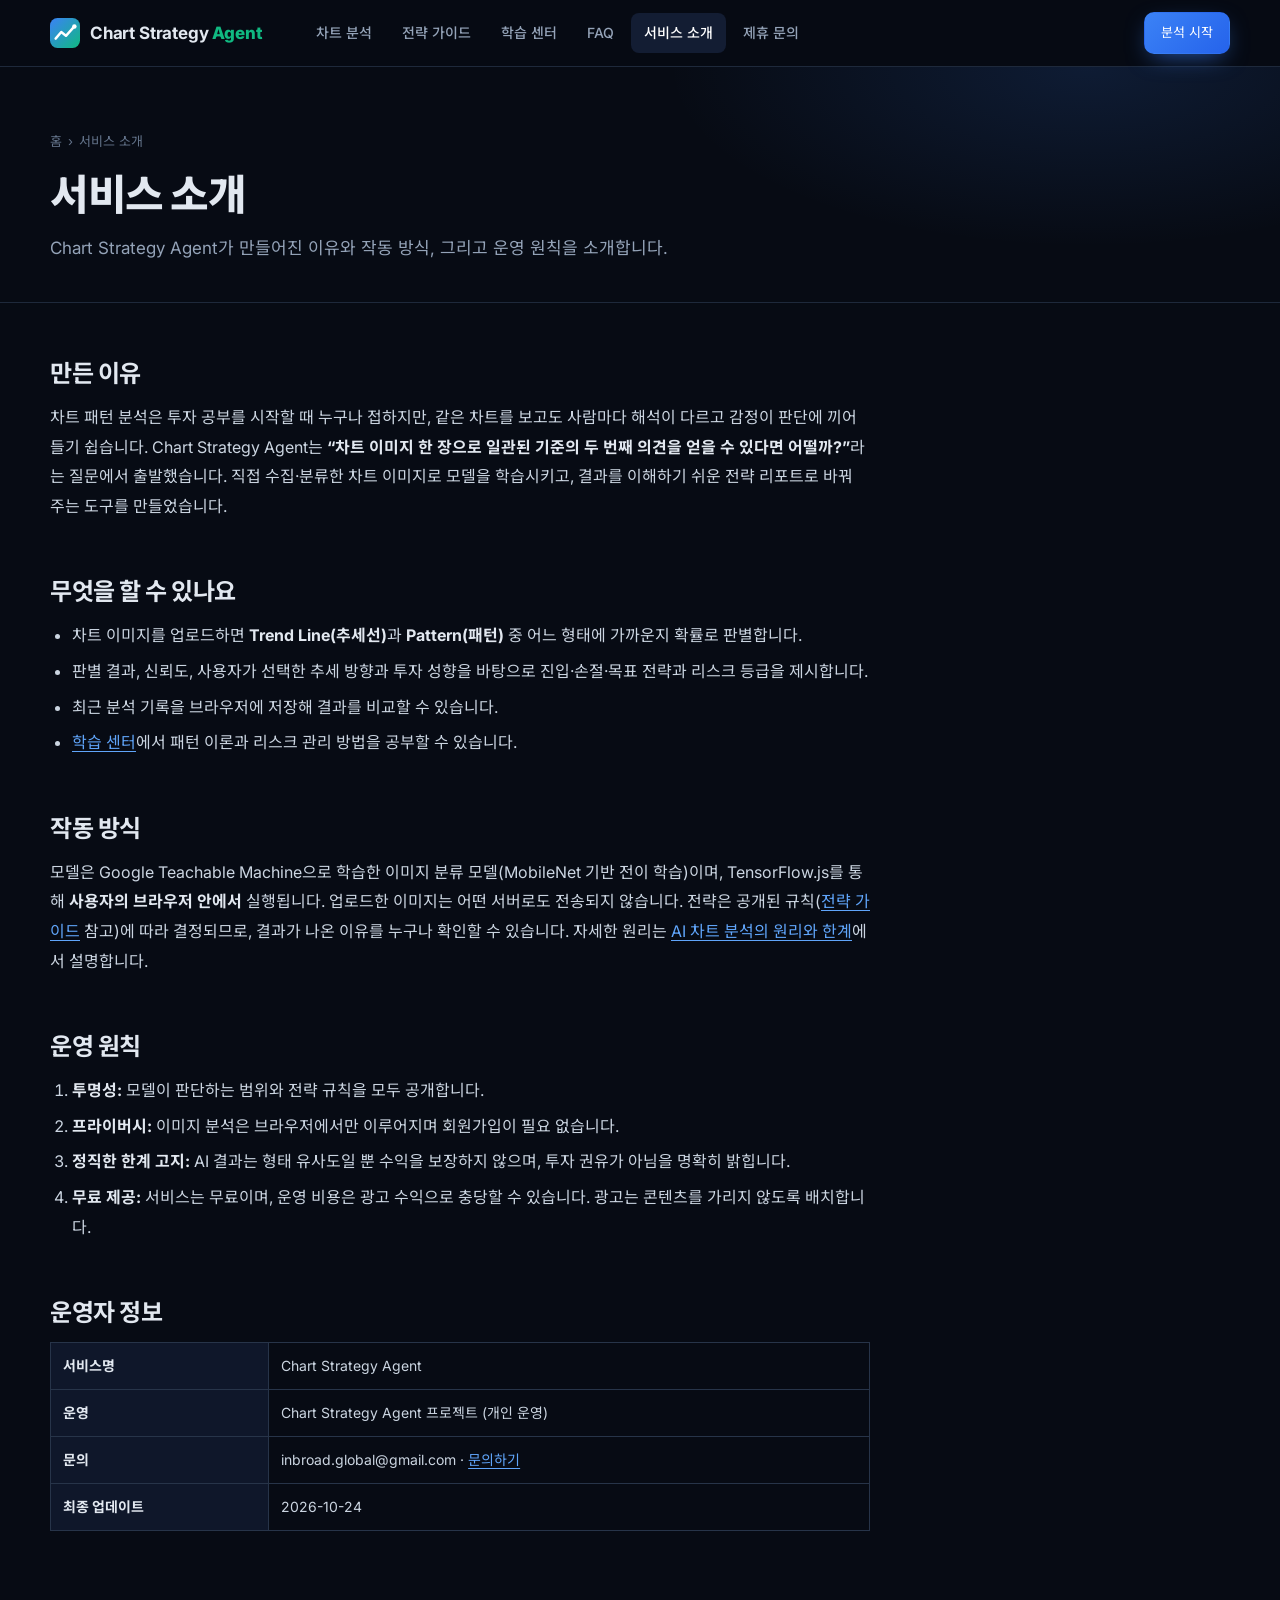
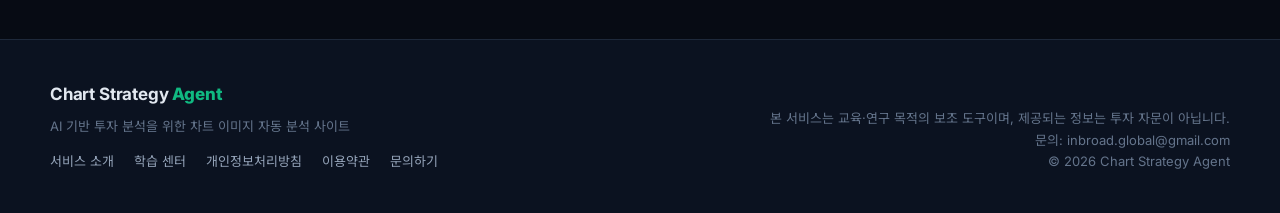
==== commit 5fec2448: "Change contact email to inbroad.global@gmail.com Co-Authored-By: Claude Opus 5.5 <noreply@anthropic." ====
--- a/about.html
+++ b/about.html
@@ -85,7 +85,7 @@
   <tbody>
     <tr><th>서비스명</th><td>Chart Strategy Agent</td></tr>
     <tr><th>운영</th><td>Chart Strategy Agent 프로젝트 (개인 운영)</td></tr>
-    <tr><th>문의</th><td>leapforfly@gmail.com · <a href="contact.html">문의하기</a></td></tr>
+    <tr><th>문의</th><td>inbroad.global@gmail.com · <a href="contact.html">문의하기</a></td></tr>
     <tr><th>최종 업데이트</th><td>2026-10-24</td></tr>
   </tbody>
 </table></div>
@@ -107,7 +107,7 @@
           <a href="contact.html">문의하기</a>
         </nav>
       </div>
-      <p class="fine">본 서비스는 교육·연구 목적의 보조 도구이며, 제공되는 정보는 투자 자문이 아닙니다.<br />문의: leapforfly@gmail.com<br />© 2026 Chart Strategy Agent</p>
+      <p class="fine">본 서비스는 교육·연구 목적의 보조 도구이며, 제공되는 정보는 투자 자문이 아닙니다.<br />문의: inbroad.global@gmail.com<br />© 2026 Chart Strategy Agent</p>
     </div>
   </footer>
   <script>
